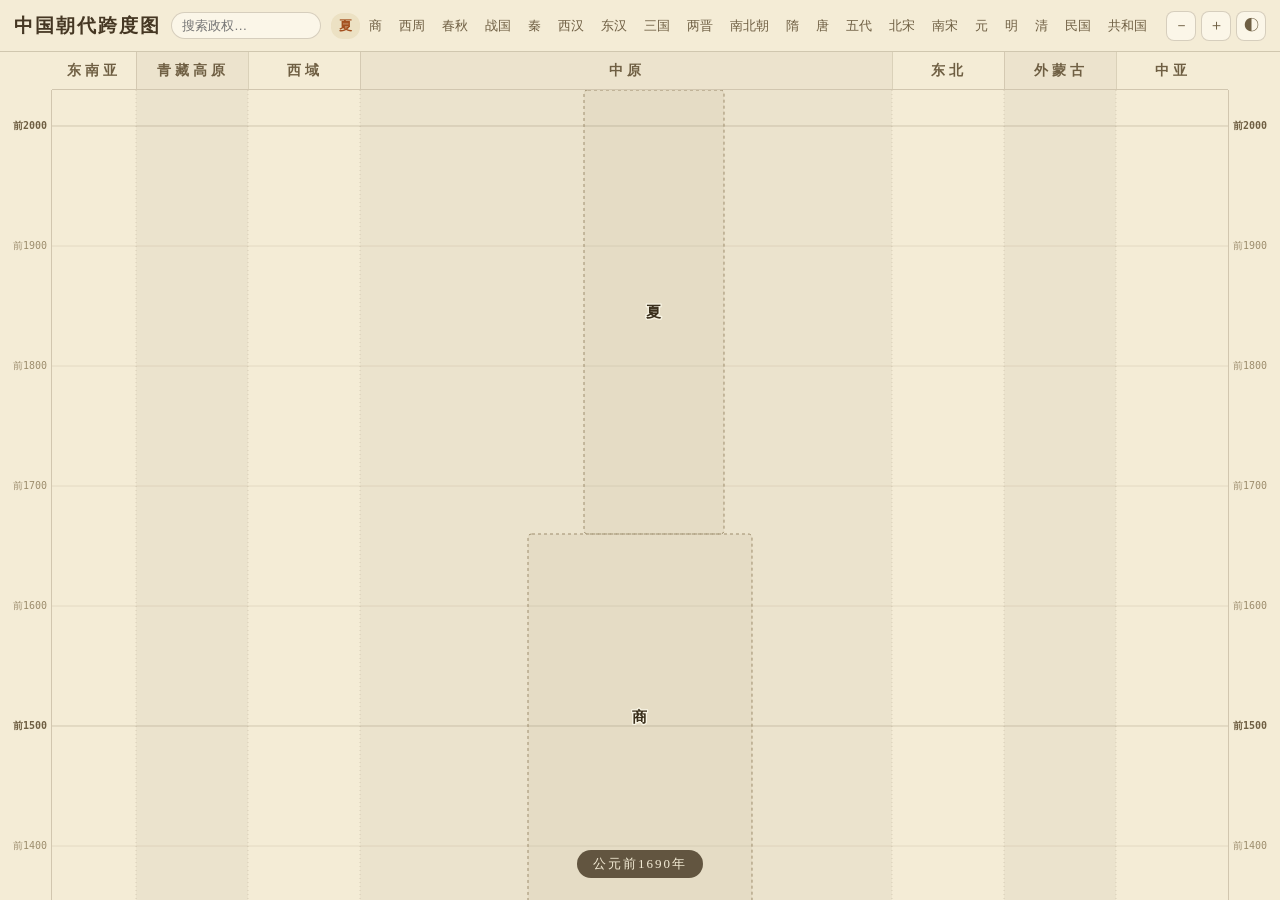
==== docs/index.html @ 2772ce5e "中国朝代跨度图：Excel 转交互网页版 - tools/extract.py: xlsx 解析（连通块归并/非对称切分/名称修正） - tools/intros.py: 273 条政权简介 - do" ====
<!DOCTYPE html>
<html lang="zh-CN">
<head>
<meta charset="UTF-8">
<meta name="viewport" content="width=device-width, initial-scale=1.0">
<title>中国朝代跨度图</title>
<link rel="stylesheet" href="css/style.css">
<link rel="icon" href="data:image/svg+xml,<svg xmlns='http://www.w3.org/2000/svg' viewBox='0 0 100 100'><text y='.9em' font-size='90'>📜</text></svg>">
</head>
<body>
<header id="toolbar">
  <h1 id="title">中国朝代跨度图</h1>
  <div id="searchbox">
    <input id="search" type="search" list="polity-names" placeholder="搜索政权…" autocomplete="off">
    <datalist id="polity-names"></datalist>
  </div>
  <nav id="eranav" aria-label="朝代快捷导航"></nav>
  <div id="controls">
    <button id="zoom-out" title="缩小（概览）">－</button>
    <button id="zoom-in" title="放大（细看）">＋</button>
    <button id="theme-toggle" title="切换深浅色">◐</button>
  </div>
</header>

<main id="scroller">
  <div id="canvas">
    <div id="corner-l" class="corner"></div>
    <div id="colhead"></div>
    <div id="corner-r" class="corner"></div>
    <div id="axis-l" class="axis"></div>
    <div id="chart-wrap"></div>
    <div id="axis-r" class="axis"></div>
  </div>
</main>

<div id="tooltip" hidden></div>
<div id="year-pill" hidden></div>

<aside id="panel" hidden>
  <button id="panel-close" title="关闭">×</button>
  <div id="panel-body"></div>
</aside>

<script src="data.js"></script>
<script src="js/app.js"></script>
</body>
</html>
---- docs/css/style.css ----
/* 中国朝代跨度图 —— 古卷纸质感 */

:root {
  --paper: #f4ecd6;
  --paper-deep: #ece1c3;
  --ink: #453723;
  --ink-2: #6f5f43;
  --ink-3: #9d8d6d;
  --line: rgba(84, 66, 37, 0.10);
  --line-strong: rgba(84, 66, 37, 0.22);
  --era: rgba(150, 60, 30, 0.38);
  --accent: #a4501f;
  --card: #fbf6e8;
  --shadow: rgba(60, 40, 10, 0.18);
  --sep: rgba(84, 66, 37, 0.16);
  --nofill: rgba(84, 66, 37, 0.05);
}
:root[data-theme="dark"] {
  --paper: #262019;
  --paper-deep: #2e2820;
  --ink: #e2d5b5;
  --ink-2: #b3a483;
  --ink-3: #83755a;
  --line: rgba(226, 213, 181, 0.08);
  --line-strong: rgba(226, 213, 181, 0.18);
  --era: rgba(235, 140, 90, 0.42);
  --accent: #e08b4e;
  --card: #322b21;
  --shadow: rgba(0, 0, 0, 0.5);
  --sep: rgba(226, 213, 181, 0.14);
  --nofill: rgba(226, 213, 181, 0.06);
}
@media (prefers-color-scheme: dark) {
  :root:not([data-theme]) {
    --paper: #262019; --paper-deep: #2e2820;
    --ink: #e2d5b5; --ink-2: #b3a483; --ink-3: #83755a;
    --line: rgba(226, 213, 181, 0.08); --line-strong: rgba(226, 213, 181, 0.18);
    --era: rgba(235, 140, 90, 0.42); --accent: #e08b4e;
    --card: #322b21; --shadow: rgba(0, 0, 0, 0.5);
    --sep: rgba(226, 213, 181, 0.14); --nofill: rgba(226, 213, 181, 0.06);
  }
}

* { box-sizing: border-box; margin: 0; padding: 0; }
html, body { height: 100%; overscroll-behavior: none; }
body {
  font-family: "Songti SC", "Noto Serif SC", "Source Han Serif SC", serif;
  background: var(--paper);
  color: var(--ink);
  overflow: hidden;
}

/* ------- 工具栏 ------- */
#toolbar {
  position: fixed; inset: 0 0 auto 0; z-index: 30;
  display: flex; align-items: center; gap: 10px;
  height: 52px; padding: 0 14px;
  background: color-mix(in srgb, var(--paper) 88%, transparent);
  backdrop-filter: blur(6px);
  border-bottom: 1px solid var(--line-strong);
}
#title {
  font-size: 19px; font-weight: 700; letter-spacing: 2px; white-space: nowrap;
}
#searchbox input {
  width: 150px; padding: 5px 10px;
  font: 13px/1.4 inherit; color: var(--ink);
  background: var(--card); border: 1px solid var(--line-strong); border-radius: 15px;
  outline: none;
}
#searchbox input:focus { border-color: var(--accent); }
#eranav {
  flex: 1; display: flex; gap: 1px; overflow-x: auto; scrollbar-width: none;
  -webkit-overflow-scrolling: touch;
}
#eranav::-webkit-scrollbar { display: none; }
#eranav button {
  flex-shrink: 0; padding: 4px 8px;
  font: 13px/1 inherit; color: var(--ink-2);
  background: none; border: none; border-radius: 12px; cursor: pointer;
  white-space: nowrap;
}
#eranav button:hover { color: var(--accent); background: var(--paper-deep); }
#eranav button.active { color: var(--accent); font-weight: 700; background: var(--paper-deep); }
#controls { display: flex; gap: 5px; }
#controls button {
  width: 30px; height: 30px;
  font-size: 15px; color: var(--ink-2);
  background: var(--card); border: 1px solid var(--line-strong); border-radius: 8px;
  cursor: pointer;
}
#controls button:hover { color: var(--accent); border-color: var(--accent); }

/* ------- 滚动画布 ------- */
#scroller {
  position: fixed; inset: 52px 0 0 0;
  overflow: auto;
}
#canvas { display: grid; position: relative; width: max-content; }
#corner-l, #corner-r, #colhead { position: sticky; top: 0; z-index: 20; background: var(--paper); }
#corner-l { left: 0; z-index: 21; grid-area: 1 / 1; }
#corner-r { right: 0; z-index: 21; grid-area: 1 / 3; }
#colhead {
  grid-area: 1 / 2; position: sticky; position: -webkit-sticky;
  border-bottom: 1px solid var(--line-strong);
}
#colhead .region {
  position: absolute; top: 0; height: 100%;
  display: flex; align-items: center; justify-content: center;
  font-size: 14px; font-weight: 700; letter-spacing: 4px; color: var(--ink-2);
  border-left: 1px solid var(--sep);
  overflow: hidden; white-space: nowrap;
}
#colhead .region:first-child { border-left: none; }
#colhead .region.alt { background: var(--nofill); }

.axis { position: relative; z-index: 15; background: var(--paper); font-size: 10px; }
#axis-l { grid-area: 2 / 1; position: sticky; left: 0; border-right: 1px solid var(--line-strong); }
#axis-r { grid-area: 2 / 3; position: sticky; right: 0; border-left: 1px solid var(--line-strong); }
.axis .tick {
  position: absolute; right: 4px; left: 4px;
  transform: translateY(-50%);
  color: var(--ink-3); text-align: right;
  font-family: ui-monospace, "SF Mono", Menlo, monospace;
}
#axis-r .tick { text-align: left; }
.axis .tick.major { color: var(--ink-2); font-weight: 700; }
.axis .tick.now { color: var(--accent); font-size: 12px; }
.axis .era-tick {
  position: absolute; right: 4px; left: 4px;
  transform: translateY(2px);
  color: var(--era); text-align: right; font-size: 9px; letter-spacing: 1px;
}
#axis-r .era-tick { text-align: left; }

#chart-wrap { grid-area: 2 / 2; position: relative; }
#chart-wrap svg { display: block; }

/* ------- SVG 图层 ------- */
.region-shade { fill: var(--nofill); }
.region-sep { stroke: var(--sep); stroke-width: 1; stroke-dasharray: 1 3; }
.gridline { stroke: var(--line); stroke-width: 1; }
.gridline.major { stroke: var(--line-strong); }
.era-line { stroke: var(--era); stroke-width: 1; stroke-dasharray: 5 4; }
.era-line.now { stroke: var(--accent); stroke-dasharray: none; stroke-width: 1.5; opacity: 0.7; }

g.polity { cursor: pointer; transition: opacity 0.18s ease; }
g.polity path {
  stroke-width: 1;
  fill-opacity: 0.88;
  transition: fill-opacity 0.18s ease, filter 0.18s ease;
}
g.polity.nofill path {
  fill: var(--nofill);
  stroke: var(--ink-3);
  stroke-dasharray: 3 3;
}
svg.hovering g.polity:not(.hot):not(.selected) { opacity: 0.18; }
g.polity.hot path, g.polity.selected path {
  fill-opacity: 1;
  stroke-width: 1.6;
  filter: drop-shadow(0 1px 4px var(--shadow));
}
g.polity.flash path { animation: flash 0.7s ease 3; }
@keyframes flash {
  50% { fill-opacity: 0.35; }
}

text.lbl {
  fill: #3a2f1c;
  paint-order: stroke;
  stroke: rgba(255, 252, 240, 0.72);
  stroke-width: 2.6px;
  stroke-linejoin: round;
  text-anchor: middle;
  font-family: inherit;
  font-weight: 700;
  pointer-events: none;
  user-select: none;
}
:root[data-theme="dark"] text.lbl { fill: #2b2213; }

/* ------- 悬浮提示 ------- */
#tooltip {
  position: fixed; z-index: 40; max-width: 260px;
  padding: 8px 12px;
  background: var(--card); color: var(--ink);
  border: 1px solid var(--line-strong); border-radius: 8px;
  box-shadow: 0 4px 16px var(--shadow);
  font-size: 12px; line-height: 1.6;
  pointer-events: none;
}
#tooltip b { display: block; font-size: 15px; letter-spacing: 1px; }
#tooltip span { display: block; color: var(--ink-2); }

/* ------- 年代指示器 ------- */
#year-pill {
  position: fixed; z-index: 25; left: 50%; bottom: 22px;
  transform: translateX(-50%);
  padding: 5px 16px;
  background: color-mix(in srgb, var(--ink) 82%, transparent);
  color: var(--paper);
  border-radius: 16px;
  font-size: 13px; letter-spacing: 2px;
  pointer-events: none;
  transition: opacity 0.4s;
}

/* ------- 详情面板 ------- */
#panel {
  position: fixed; z-index: 35; top: 62px; right: 12px; bottom: 12px;
  width: 300px;
  background: var(--card);
  border: 1px solid var(--line-strong); border-radius: 12px;
  box-shadow: 0 8px 32px var(--shadow);
  overflow-y: auto;
}
#panel-close {
  position: absolute; top: 8px; right: 10px;
  width: 26px; height: 26px;
  font-size: 16px; color: var(--ink-2);
  background: none; border: none; border-radius: 50%; cursor: pointer;
}
#panel-close:hover { background: var(--paper-deep); }
#panel-body { padding: 18px; font-size: 13px; line-height: 1.75; }
#panel-body h2 {
  font-size: 21px; letter-spacing: 2px; margin-bottom: 4px;
  display: flex; align-items: center; gap: 8px;
}
#panel-body .swatch {
  width: 15px; height: 15px; flex-shrink: 0;
  border-radius: 4px; border: 1px solid var(--line-strong);
}
#panel-body .raw { color: var(--ink-3); font-size: 12px; }
#panel-body .years { color: var(--ink-2); margin: 6px 0; }
#panel-body .years em { font-style: normal; color: var(--ink-3); margin-left: 8px; font-size: 12px; }
#panel-body .chips span {
  display: inline-block; margin: 0 4px 4px 0; padding: 1px 8px;
  font-size: 11px; color: var(--ink-2);
  background: var(--paper-deep); border-radius: 9px;
}
#panel-body .intro { margin: 10px 0; }
#panel-body .note {
  margin: 10px 0; padding: 8px 10px;
  font-size: 12px; color: var(--ink-2);
  background: var(--paper-deep); border-radius: 8px;
}
#panel-body h3 {
  margin: 14px 0 6px; font-size: 13px; color: var(--ink-2);
  border-top: 1px solid var(--line); padding-top: 10px;
}
.concurrent { list-style: none; }
.concurrent li {
  display: flex; align-items: center; gap: 7px;
  padding: 3px 6px; border-radius: 6px; cursor: pointer;
}
.concurrent li:hover { background: var(--paper-deep); }
.concurrent li i {
  width: 10px; height: 10px; flex-shrink: 0;
  border-radius: 3px; border: 1px solid var(--line-strong);
}
.concurrent li small { margin-left: auto; color: var(--ink-3); font-size: 11px; }

/* ------- 移动端 ------- */
@media (max-width: 700px) {
  #toolbar { flex-wrap: wrap; height: 84px; padding: 6px 10px; row-gap: 2px; }
  #title { font-size: 15px; letter-spacing: 1px; }
  #searchbox input { width: 110px; }
  #eranav { order: 3; flex-basis: 100%; }
  #scroller { inset: 84px 0 0 0; }
  #panel {
    top: auto; right: 0; left: 0; bottom: 0;
    width: auto; max-height: 52vh;
    border-radius: 14px 14px 0 0;
  }
  #year-pill { bottom: 10px; }
  #colhead .region { font-size: 11px; letter-spacing: 1px; }
}
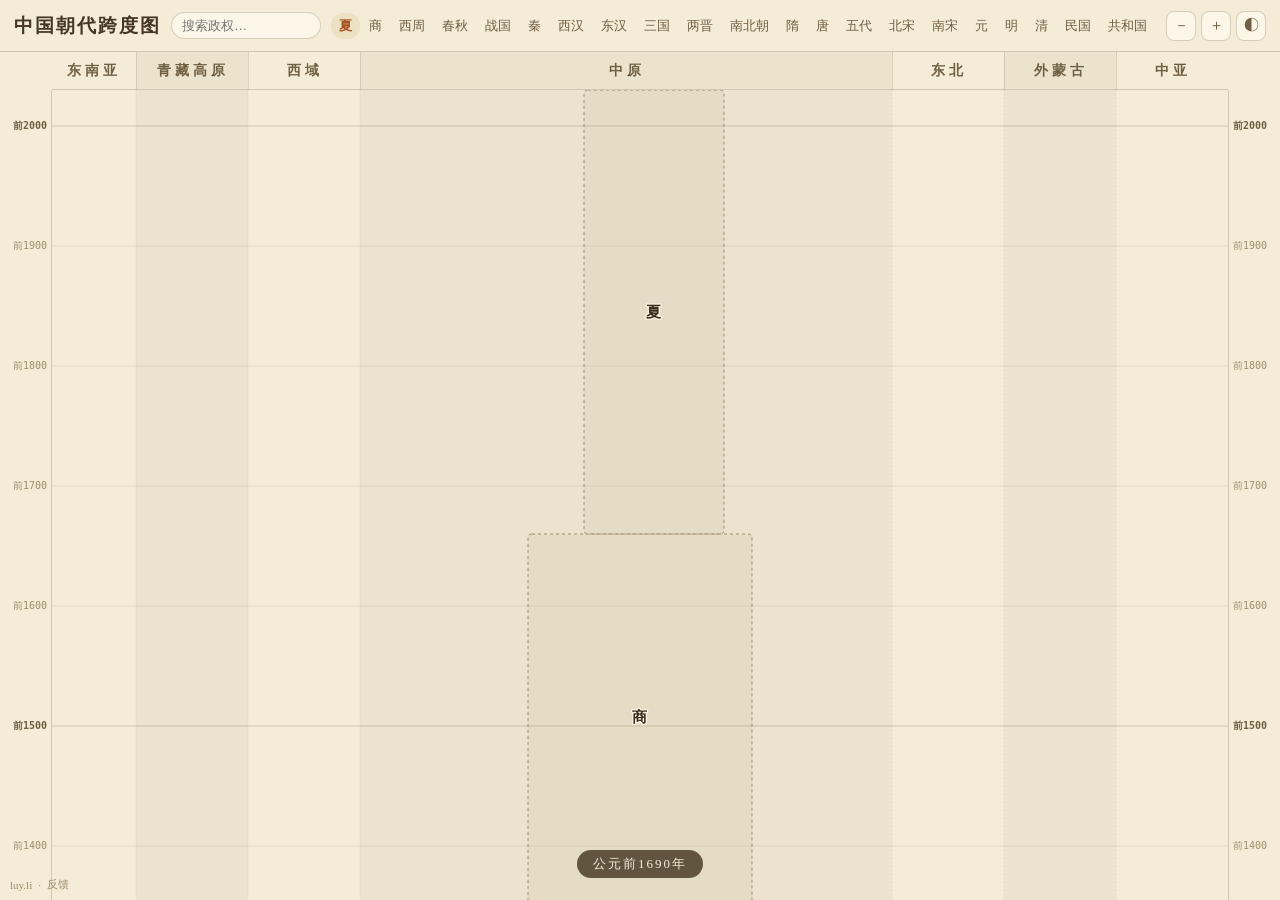
==== commit 6e29e406: "页脚加作者站点与反馈入口；清理 meta.source 死字段 左下角新增低调页脚：luy.li（作者站点）· 反馈（GitHub issues），默认 弱化配色，hover 时才提示可点击；不影响深" ====
--- a/docs/index.html
+++ b/docs/index.html
@@ -41,6 +41,12 @@
   <div id="panel-body"></div>
 </aside>
 
+<footer id="site-footer">
+  <a href="https://luy.li" target="_blank" rel="noopener">luy.li</a>
+  <span aria-hidden="true">·</span>
+  <a href="https://github.com/bones7456/china-dynasty-timeline/issues" target="_blank" rel="noopener">反馈</a>
+</footer>
+
 <script src="data.js"></script>
 <script src="js/app.js"></script>
 </body>
--- a/docs/css/style.css
+++ b/docs/css/style.css
@@ -155,7 +155,7 @@
   stroke: var(--ink-3);
   stroke-dasharray: 3 3;
 }
-svg.hovering g.polity:not(.hot):not(.selected) { opacity: 0.18; }
+svg.hovering g.polity:not(.hot):not(.selected) { opacity: 0.55; }
 g.polity.hot path, g.polity.selected path {
   fill-opacity: 1;
   stroke-width: 1.6;
@@ -206,6 +206,16 @@
   transition: opacity 0.4s;
 }
 
+/* ------- 页脚 ------- */
+#site-footer {
+  position: fixed; z-index: 22; left: 10px; bottom: 8px;
+  display: flex; align-items: center; gap: 6px;
+  font-size: 11px; color: var(--ink-3);
+  pointer-events: none;
+}
+#site-footer a { color: inherit; text-decoration: none; pointer-events: auto; }
+#site-footer a:hover { color: var(--accent); text-decoration: underline; }
+
 /* ------- 详情面板 ------- */
 #panel {
   position: fixed; z-index: 35; top: 62px; right: 12px; bottom: 12px;
@@ -215,6 +225,10 @@
   box-shadow: 0 8px 32px var(--shadow);
   overflow-y: auto;
 }
+@media (min-width: 701px) {
+  /* 点击右侧色块时浮层改开在左边，避免盖住刚点的地方 */
+  #panel.panel-left { right: auto; left: 12px; }
+}
 #panel-close {
   position: absolute; top: 8px; right: 10px;
   width: 26px; height: 26px;
@@ -260,6 +274,7 @@
   border-radius: 3px; border: 1px solid var(--line-strong);
 }
 .concurrent li small { margin-left: auto; color: var(--ink-3); font-size: 11px; }
+.search-results { margin-top: 10px; }
 
 /* ------- 移动端 ------- */
 @media (max-width: 700px) {
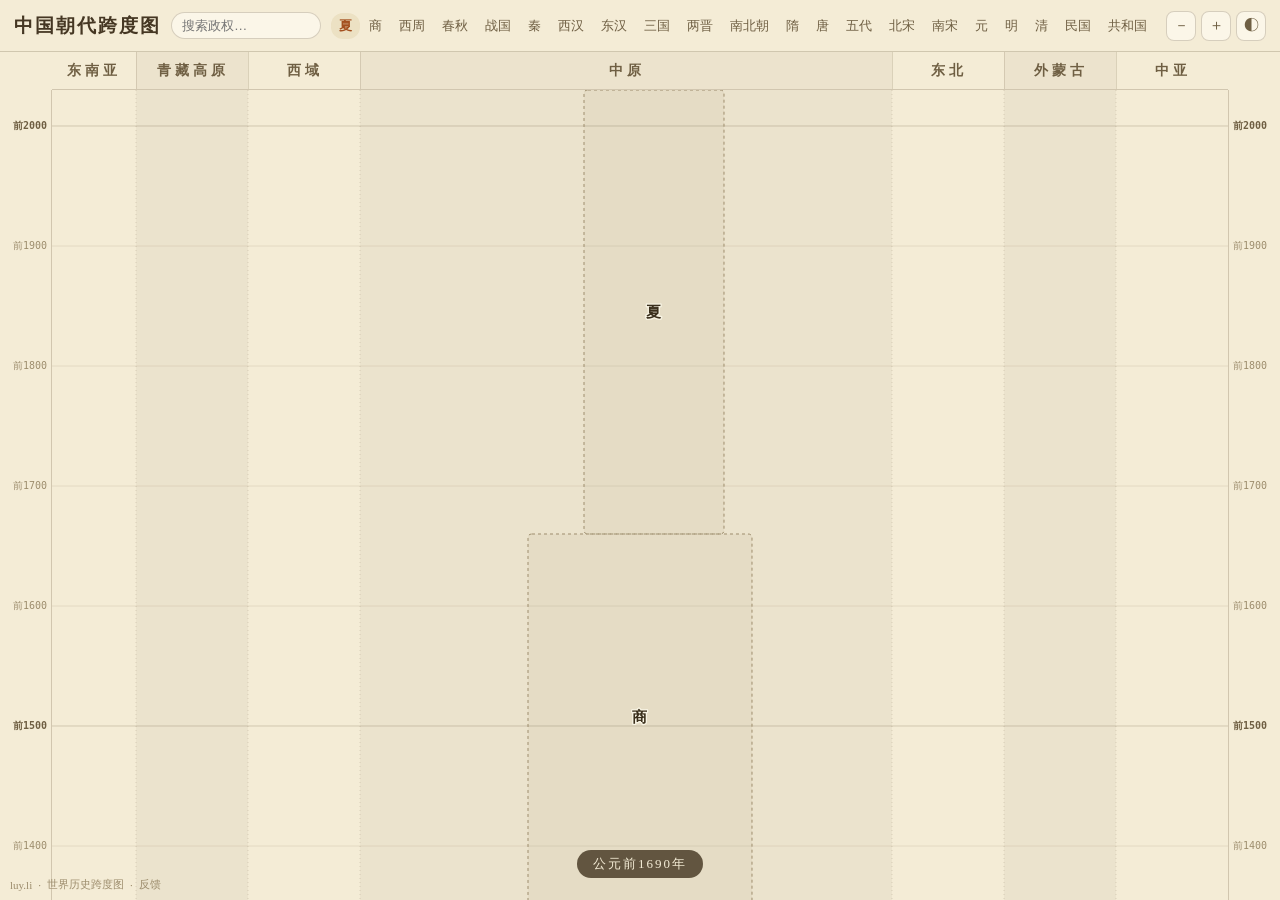
==== commit cc390aaf: "新增世界历史跨度图，中国版迁至 china/ 目录 - docs/world/：五千年 × 21 区域的世界历史跨度图，461 个条目，独立的   渲染、样式与数据；经十轮事实核查，画法约定与 not" ====
--- a/docs/index.html
+++ b/docs/index.html
@@ -2,52 +2,18 @@
 <html lang="zh-CN">
 <head>
 <meta charset="UTF-8">
-<meta name="viewport" content="width=device-width, initial-scale=1.0">
 <title>中国朝代跨度图</title>
-<link rel="stylesheet" href="css/style.css">
-<link rel="icon" href="data:image/svg+xml,<svg xmlns='http://www.w3.org/2000/svg' viewBox='0 0 100 100'><text y='.9em' font-size='90'>📜</text></svg>">
+<!-- 中国朝代跨度图已迁至 china/。GitHub Pages 无法返回真正的 301，
+     这里用 JS 跳转（保留 #y=… 等深链接与 ?theme=…），meta refresh 兜底。 -->
+<link rel="canonical" href="https://bones7456.github.io/china-dynasty-timeline/china/">
+<script>
+  location.replace((location.protocol === "file:" ? "china/index.html" : "china/") +
+    location.search + location.hash);
+</script>
+<meta http-equiv="refresh" content="0; url=china/">
+<meta name="robots" content="noindex">
 </head>
 <body>
-<header id="toolbar">
-  <h1 id="title">中国朝代跨度图</h1>
-  <div id="searchbox">
-    <input id="search" type="search" list="polity-names" placeholder="搜索政权…" autocomplete="off">
-    <datalist id="polity-names"></datalist>
-  </div>
-  <nav id="eranav" aria-label="朝代快捷导航"></nav>
-  <div id="controls">
-    <button id="zoom-out" title="缩小（概览）">－</button>
-    <button id="zoom-in" title="放大（细看）">＋</button>
-    <button id="theme-toggle" title="切换深浅色">◐</button>
-  </div>
-</header>
-
-<main id="scroller">
-  <div id="canvas">
-    <div id="corner-l" class="corner"></div>
-    <div id="colhead"></div>
-    <div id="corner-r" class="corner"></div>
-    <div id="axis-l" class="axis"></div>
-    <div id="chart-wrap"></div>
-    <div id="axis-r" class="axis"></div>
-  </div>
-</main>
-
-<div id="tooltip" hidden></div>
-<div id="year-pill" hidden></div>
-
-<aside id="panel" hidden>
-  <button id="panel-close" title="关闭">×</button>
-  <div id="panel-body"></div>
-</aside>
-
-<footer id="site-footer">
-  <a href="https://luy.li" target="_blank" rel="noopener">luy.li</a>
-  <span aria-hidden="true">·</span>
-  <a href="https://github.com/bones7456/china-dynasty-timeline/issues" target="_blank" rel="noopener">反馈</a>
-</footer>
-
-<script src="data.js"></script>
-<script src="js/app.js"></script>
+<p>页面已迁移至 <a href="china/">china/</a>。</p>
 </body>
 </html>
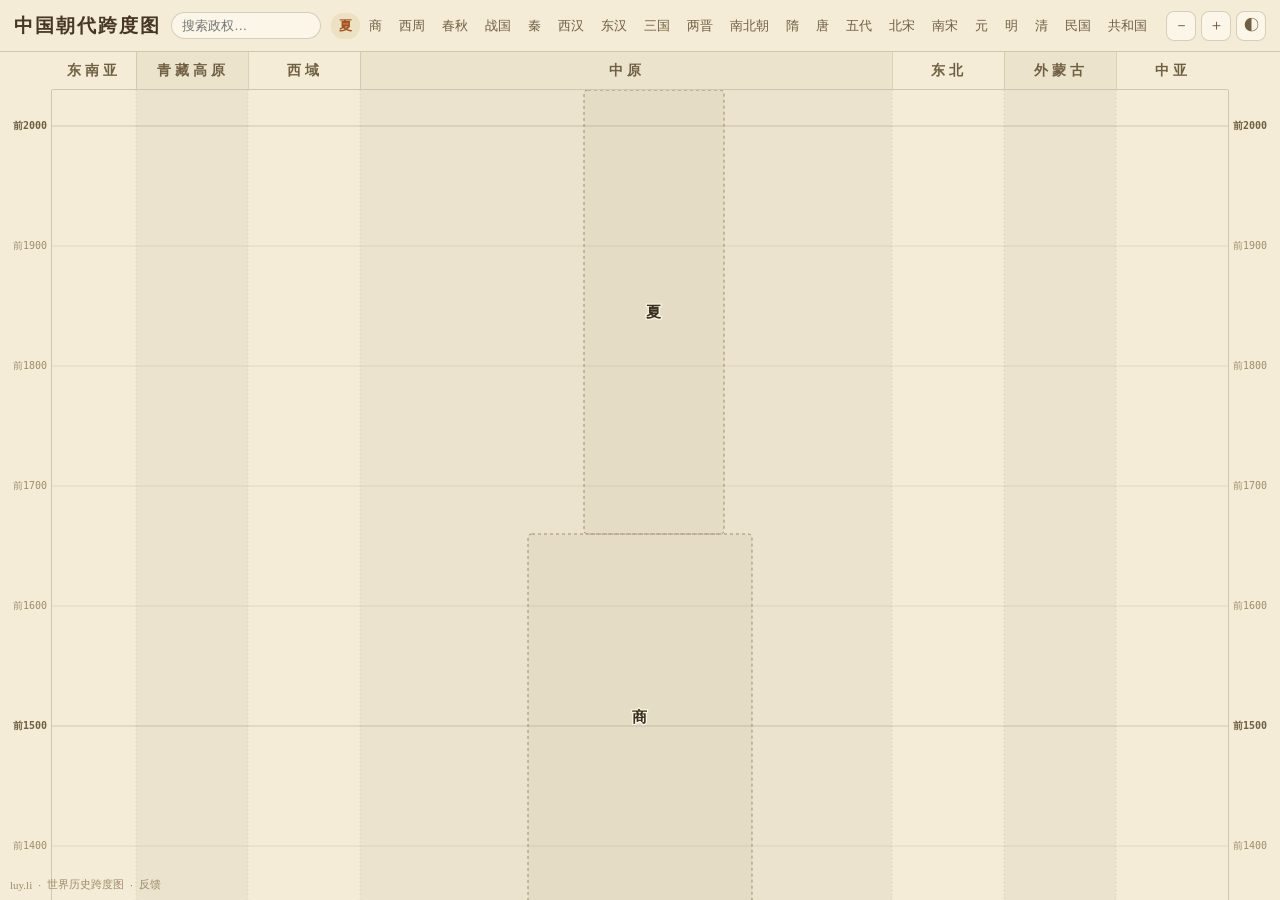
==== commit 33e6bf02: "仓库改名为 history-timeline，同步更新站内链接" ====
--- a/docs/index.html
+++ b/docs/index.html
@@ -5,7 +5,7 @@
 <title>中国朝代跨度图</title>
 <!-- 中国朝代跨度图已迁至 china/。GitHub Pages 无法返回真正的 301，
      这里用 JS 跳转（保留 #y=… 等深链接与 ?theme=…），meta refresh 兜底。 -->
-<link rel="canonical" href="https://bones7456.github.io/china-dynasty-timeline/china/">
+<link rel="canonical" href="https://bones7456.github.io/history-timeline/china/">
 <script>
   location.replace((location.protocol === "file:" ? "china/index.html" : "china/") +
     location.search + location.hash);
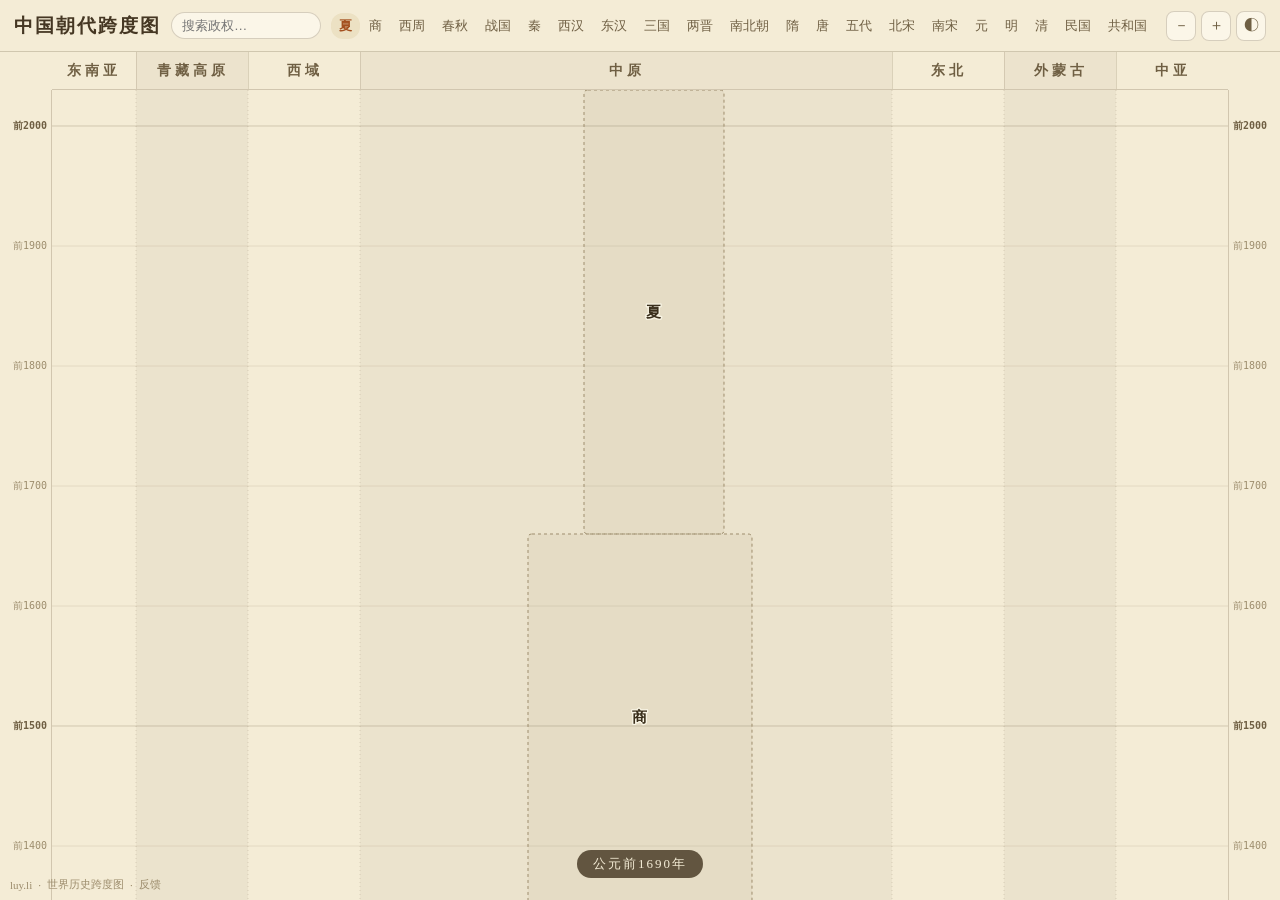
==== commit d790ba0c: "正式地址改为 luy.li/data/shi：更新 canonical 与文档链接" ====
--- a/docs/index.html
+++ b/docs/index.html
@@ -5,7 +5,7 @@
 <title>中国朝代跨度图</title>
 <!-- 中国朝代跨度图已迁至 china/。GitHub Pages 无法返回真正的 301，
      这里用 JS 跳转（保留 #y=… 等深链接与 ?theme=…），meta refresh 兜底。 -->
-<link rel="canonical" href="https://bones7456.github.io/history-timeline/china/">
+<link rel="canonical" href="https://luy.li/data/shi/china/">
 <script>
   location.replace((location.protocol === "file:" ? "china/index.html" : "china/") +
     location.search + location.hash);
